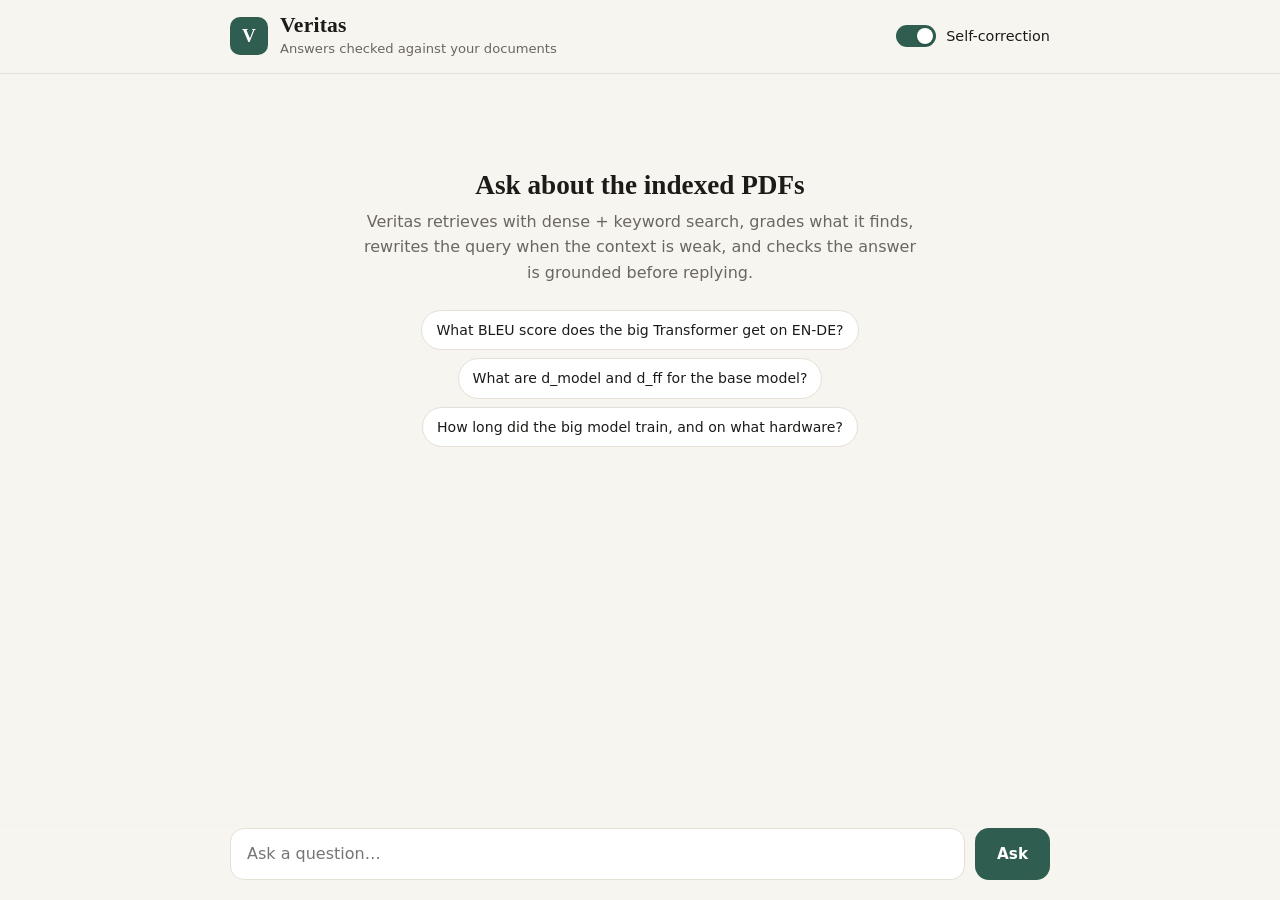
==== web/index.html @ 376cd5d5 "Add web frontend markup Co-Authored-By: Claude Opus 5.5 (1M context) <noreply@anthropic.com>" ====
<!doctype html>
<html lang="en">
<head>
  <meta charset="utf-8">
  <meta name="viewport" content="width=device-width, initial-scale=1">
  <title>Veritas</title>
  <link rel="stylesheet" href="style.css">
</head>
<body>
  <header class="top">
    <div class="brand">
      <span class="mark" aria-hidden="true">V</span>
      <div>
        <h1>Veritas</h1>
        <p>Answers checked against your documents</p>
      </div>
    </div>
    <label class="toggle">
      <input type="checkbox" id="selfCorrect" checked>
      <span class="track" aria-hidden="true"><span class="thumb"></span></span>
      <span class="toggle-label">Self-correction</span>
    </label>
  </header>

  <main id="thread" aria-live="polite">
    <section class="empty" id="empty">
      <h2>Ask about the indexed PDFs</h2>
      <p>Veritas retrieves with dense + keyword search, grades what it finds, rewrites the query when the
        context is weak, and checks the answer is grounded before replying.</p>
      <div class="chips">
        <button type="button" class="chip">What BLEU score does the big Transformer get on EN-DE?</button>
        <button type="button" class="chip">What are d_model and d_ff for the base model?</button>
        <button type="button" class="chip">How long did the big model train, and on what hardware?</button>
      </div>
    </section>
  </main>

  <form class="composer" id="form">
    <textarea id="question" rows="1" maxlength="2000" placeholder="Ask a question…" aria-label="Question" required></textarea>
    <button type="submit" id="send">Ask</button>
  </form>

  <template id="answerTpl">
    <article class="msg bot">
      <div class="answer"></div>
      <div class="meta"></div>
      <ol class="rewrites" hidden></ol>
      <details class="sources">
        <summary></summary>
        <div class="source-list"></div>
      </details>
    </article>
  </template>

  <script src="app.js"></script>
</body>
</html>
---- web/style.css ----
:root {
  --bg: #f7f5f0;
  --surface: #ffffff;
  --ink: #1c1b19;
  --muted: #6b675f;
  --line: #e4e0d6;
  --accent: #2f5d50;
  --accent-ink: #ffffff;
  --good: #2f7a4f;
  --warn: #a8641a;
  --user: #ebe7dc;
  --radius: 14px;
  --serif: "Iowan Old Style", "Palatino Linotype", Palatino, Georgia, serif;
  --sans: system-ui, -apple-system, "Segoe UI", Roboto, sans-serif;
  --mono: ui-monospace, "Cascadia Code", Consolas, monospace;
}

@media (prefers-color-scheme: dark) {
  :root {
    --bg: #151614;
    --surface: #1e201d;
    --ink: #ecebe6;
    --muted: #9b9a92;
    --line: #2f312d;
    --accent: #7fbfa8;
    --accent-ink: #10201b;
    --good: #7fcf9a;
    --warn: #e0a865;
    --user: #262a26;
  }
}

* { box-sizing: border-box; }

body {
  margin: 0;
  min-height: 100vh;
  display: flex;
  flex-direction: column;
  background: var(--bg);
  color: var(--ink);
  font: 16px/1.6 var(--sans);
}

.top {
  position: sticky;
  top: 0;
  z-index: 1;
  display: flex;
  align-items: center;
  justify-content: space-between;
  gap: 16px;
  padding: 14px max(16px, calc((100vw - 820px) / 2));
  background: color-mix(in srgb, var(--bg) 88%, transparent);
  backdrop-filter: blur(8px);
  border-bottom: 1px solid var(--line);
}

.brand { display: flex; align-items: center; gap: 12px; }
.brand h1 { margin: 0; font: 600 1.35rem/1.1 var(--serif); letter-spacing: .01em; }
.brand p { margin: 0; color: var(--muted); font-size: .82rem; }
.mark {
  display: grid;
  place-items: center;
  width: 38px;
  height: 38px;
  border-radius: 10px;
  background: var(--accent);
  color: var(--accent-ink);
  font: 700 1.2rem var(--serif);
}

.toggle { display: flex; align-items: center; gap: 10px; cursor: pointer; font-size: .9rem; }
.toggle input { position: absolute; opacity: 0; }
.track {
  width: 40px;
  height: 22px;
  border-radius: 999px;
  background: var(--line);
  padding: 3px;
  transition: background .2s;
}
.thumb {
  display: block;
  width: 16px;
  height: 16px;
  border-radius: 50%;
  background: var(--surface);
  box-shadow: 0 1px 2px rgb(0 0 0 / .25);
  transition: transform .2s;
}
.toggle input:checked + .track { background: var(--accent); }
.toggle input:checked + .track .thumb { transform: translateX(18px); }
.toggle input:focus-visible + .track { outline: 2px solid var(--accent); outline-offset: 2px; }

main {
  flex: 1;
  width: 100%;
  max-width: 820px;
  margin: 0 auto;
  padding: 24px 16px 140px;
  display: flex;
  flex-direction: column;
  gap: 18px;
}

.empty { margin-top: 8vh; text-align: center; }
.empty h2 { font: 600 1.7rem var(--serif); margin: 0 0 8px; }
.empty p { color: var(--muted); max-width: 560px; margin: 0 auto 24px; }
.chips { display: flex; flex-wrap: wrap; gap: 8px; justify-content: center; }
.chip {
  border: 1px solid var(--line);
  background: var(--surface);
  color: var(--ink);
  border-radius: 999px;
  padding: 8px 14px;
  font: inherit;
  font-size: .88rem;
  cursor: pointer;
  transition: border-color .15s, transform .15s;
}
.chip:hover { border-color: var(--accent); transform: translateY(-1px); }

.msg { border-radius: var(--radius); padding: 14px 18px; overflow-wrap: anywhere; }
.msg.user { align-self: flex-end; max-width: 85%; background: var(--user); white-space: pre-wrap; }
.msg.bot { background: var(--surface); border: 1px solid var(--line); }
.msg.error { border-color: var(--warn); color: var(--warn); }
.answer { white-space: pre-wrap; }

.meta { display: flex; flex-wrap: wrap; gap: 8px; margin-top: 12px; font-size: .78rem; }
.meta:empty { display: none; }
.badge {
  border: 1px solid var(--line);
  border-radius: 999px;
  padding: 2px 10px;
  color: var(--muted);
}
.badge.good { color: var(--good); border-color: currentColor; }
.badge.warn { color: var(--warn); border-color: currentColor; }
.badge a { color: inherit; }

.rewrites { margin: 12px 0 0; padding-left: 20px; font-size: .85rem; color: var(--muted); }
.rewrites li::marker { color: var(--accent); }
.rewrites code { font: .82rem var(--mono); color: var(--ink); }

.sources { margin-top: 12px; border-top: 1px solid var(--line); padding-top: 10px; font-size: .88rem; }
.sources summary { cursor: pointer; color: var(--muted); }
.source { margin-top: 10px; padding: 10px 12px; border-radius: 10px; background: var(--bg); }
.source h3 { margin: 0 0 4px; font-size: .82rem; font-weight: 600; }
.source h3 span { color: var(--muted); font-weight: 400; }
.source pre {
  margin: 0;
  max-height: 180px;
  overflow: auto;
  white-space: pre-wrap;
  font: .78rem/1.5 var(--mono);
  color: var(--muted);
}

.thinking { display: flex; align-items: center; gap: 10px; color: var(--muted); font-size: .9rem; }
.dots { display: inline-flex; gap: 4px; }
.dots i { width: 6px; height: 6px; border-radius: 50%; background: var(--accent); animation: pulse 1.2s infinite; }
.dots i:nth-child(2) { animation-delay: .2s; }
.dots i:nth-child(3) { animation-delay: .4s; }
@keyframes pulse { 0%, 80%, 100% { opacity: .25; } 40% { opacity: 1; } }

.composer {
  position: fixed;
  bottom: 0;
  left: 0;
  right: 0;
  display: flex;
  gap: 10px;
  padding: 14px max(16px, calc((100vw - 820px) / 2)) 20px;
  background: linear-gradient(transparent, var(--bg) 30%);
}
.composer textarea {
  flex: 1;
  resize: none;
  max-height: 160px;
  padding: 12px 16px;
  border: 1px solid var(--line);
  border-radius: var(--radius);
  background: var(--surface);
  color: var(--ink);
  font: inherit;
}
.composer textarea:focus { outline: 2px solid var(--accent); outline-offset: -1px; }
.composer button {
  padding: 0 22px;
  border: 0;
  border-radius: var(--radius);
  background: var(--accent);
  color: var(--accent-ink);
  font: 600 .95rem var(--sans);
  cursor: pointer;
}
.composer button:disabled { opacity: .5; cursor: wait; }

@media (max-width: 560px) {
  .brand p, .toggle-label { display: none; }
  .msg.user { max-width: 100%; }
}

@media (prefers-reduced-motion: reduce) {
  * { transition: none !important; animation: none !important; }
}
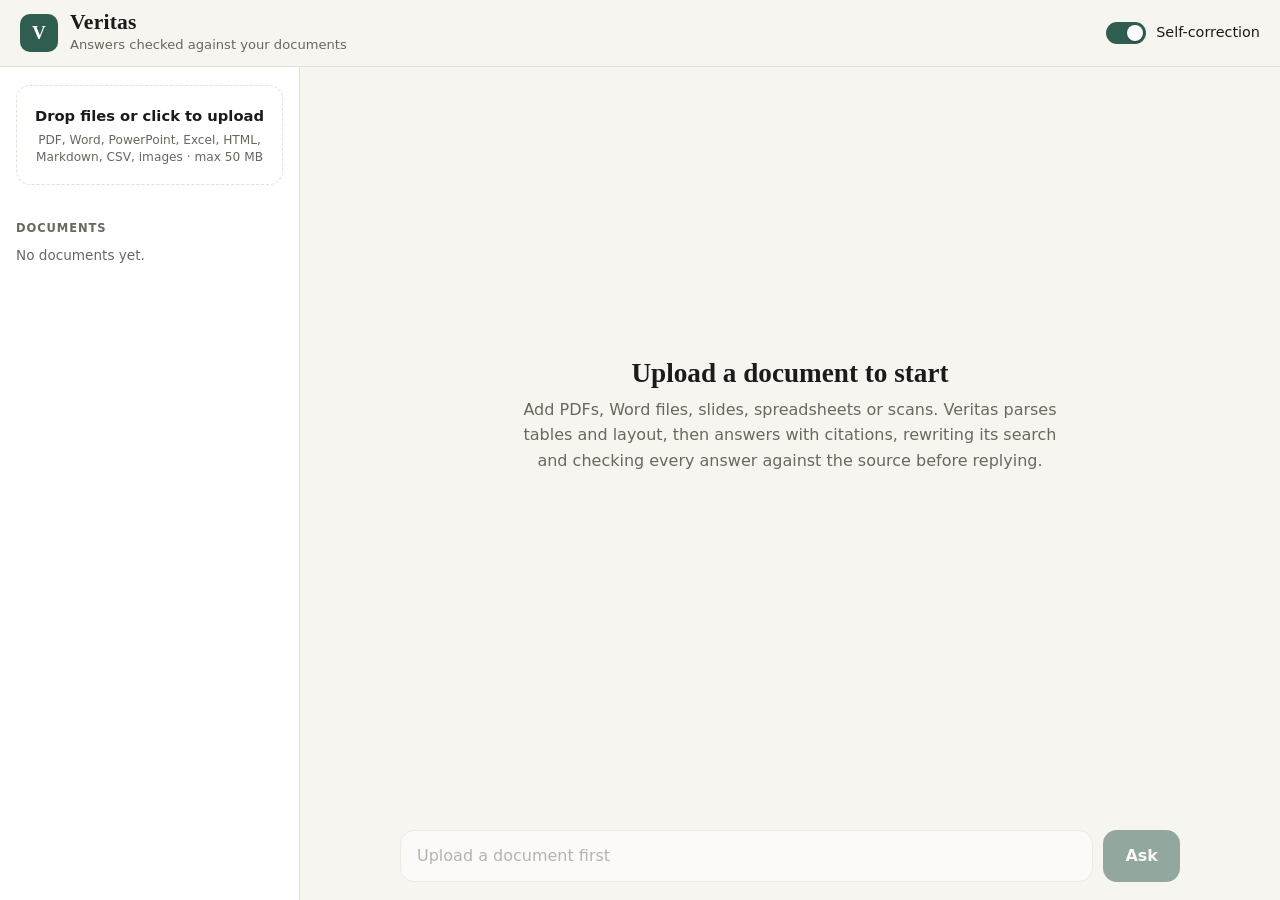
==== commit 98868671: "Add document library panel with drag-and-drop upload Co-Authored-By: Claude Opus 5.5 (1M context) <n" ====
--- a/web/index.html
+++ b/web/index.html
@@ -15,30 +15,48 @@
         <p>Answers checked against your documents</p>
       </div>
     </div>
-    <label class="toggle">
-      <input type="checkbox" id="selfCorrect" checked>
-      <span class="track" aria-hidden="true"><span class="thumb"></span></span>
-      <span class="toggle-label">Self-correction</span>
-    </label>
+    <div class="top-actions">
+      <label class="toggle">
+        <input type="checkbox" id="selfCorrect" checked>
+        <span class="track" aria-hidden="true"><span class="thumb"></span></span>
+        <span class="toggle-label">Self-correction</span>
+      </label>
+      <button type="button" class="library-btn" id="libraryBtn" aria-controls="library" aria-expanded="false">
+        Library <span id="docCount" class="count">0</span>
+      </button>
+    </div>
   </header>
 
-  <main id="thread" aria-live="polite">
-    <section class="empty" id="empty">
-      <h2>Ask about the indexed PDFs</h2>
-      <p>Veritas retrieves with dense + keyword search, grades what it finds, rewrites the query when the
-        context is weak, and checks the answer is grounded before replying.</p>
-      <div class="chips">
-        <button type="button" class="chip">What BLEU score does the big Transformer get on EN-DE?</button>
-        <button type="button" class="chip">What are d_model and d_ff for the base model?</button>
-        <button type="button" class="chip">How long did the big model train, and on what hardware?</button>
-      </div>
+  <div class="layout">
+    <aside class="library" id="library" aria-label="Document library">
+      <label class="drop" id="drop">
+        <input type="file" id="fileInput" multiple
+          accept=".pdf,.docx,.pptx,.xlsx,.html,.htm,.md,.csv,.png,.jpg,.jpeg,.tif,.tiff,.bmp,.webp">
+        <strong>Drop files or click to upload</strong>
+        <span>PDF, Word, PowerPoint, Excel, HTML, Markdown, CSV, images · max 50 MB</span>
+      </label>
+      <ul class="jobs" id="jobs"></ul>
+      <h2 class="lib-title">Documents</h2>
+      <ul class="docs" id="docs"></ul>
+      <p class="lib-empty" id="libEmpty">No documents yet.</p>
+    </aside>
+
+    <section class="chat">
+      <main id="thread" aria-live="polite">
+        <section class="empty" id="empty">
+          <h2 id="emptyTitle">Upload a document to start</h2>
+          <p id="emptyText">Add PDFs, Word files, slides, spreadsheets or scans. Veritas parses tables and
+            layout, then answers with citations, rewriting its search and checking every answer against the
+            source before replying.</p>
+        </section>
+      </main>
+
+      <form class="composer" id="form">
+        <textarea id="question" rows="1" maxlength="2000" placeholder="Upload a document first" aria-label="Question" required disabled></textarea>
+        <button type="submit" id="send" disabled>Ask</button>
+      </form>
     </section>
-  </main>
-
-  <form class="composer" id="form">
-    <textarea id="question" rows="1" maxlength="2000" placeholder="Ask a question…" aria-label="Question" required></textarea>
-    <button type="submit" id="send">Ask</button>
-  </form>
+  </div>
 
   <template id="answerTpl">
     <article class="msg bot">
--- a/web/style.css
+++ b/web/style.css
@@ -6,10 +6,13 @@
   --line: #e4e0d6;
   --accent: #2f5d50;
   --accent-ink: #ffffff;
+  --accent-soft: #e3ece8;
   --good: #2f7a4f;
   --warn: #a8641a;
+  --bad: #b3403a;
   --user: #ebe7dc;
   --radius: 14px;
+  --header: 67px;
   --serif: "Iowan Old Style", "Palatino Linotype", Palatino, Georgia, serif;
   --sans: system-ui, -apple-system, "Segoe UI", Roboto, sans-serif;
   --mono: ui-monospace, "Cascadia Code", Consolas, monospace;
@@ -24,8 +27,10 @@
     --line: #2f312d;
     --accent: #7fbfa8;
     --accent-ink: #10201b;
+    --accent-soft: #22322c;
     --good: #7fcf9a;
     --warn: #e0a865;
+    --bad: #ec8a83;
     --user: #262a26;
   }
 }
@@ -34,28 +39,30 @@
 
 body {
   margin: 0;
-  min-height: 100vh;
+  height: 100vh;
+  height: 100dvh;
   display: flex;
   flex-direction: column;
+  overflow: hidden;
   background: var(--bg);
   color: var(--ink);
   font: 16px/1.6 var(--sans);
 }
 
+button { font: inherit; }
+
+/* header */
 .top {
-  position: sticky;
-  top: 0;
-  z-index: 1;
+  height: var(--header);
+  flex: none;
   display: flex;
   align-items: center;
   justify-content: space-between;
   gap: 16px;
-  padding: 14px max(16px, calc((100vw - 820px) / 2));
-  background: color-mix(in srgb, var(--bg) 88%, transparent);
-  backdrop-filter: blur(8px);
+  padding: 0 20px;
   border-bottom: 1px solid var(--line);
-}
-
+  background: var(--bg);
+}
 .brand { display: flex; align-items: center; gap: 12px; }
 .brand h1 { margin: 0; font: 600 1.35rem/1.1 var(--serif); letter-spacing: .01em; }
 .brand p { margin: 0; color: var(--muted); font-size: .82rem; }
@@ -69,6 +76,7 @@
   color: var(--accent-ink);
   font: 700 1.2rem var(--serif);
 }
+.top-actions { display: flex; align-items: center; gap: 16px; }
 
 .toggle { display: flex; align-items: center; gap: 10px; cursor: pointer; font-size: .9rem; }
 .toggle input { position: absolute; opacity: 0; }
@@ -93,35 +101,132 @@
 .toggle input:checked + .track .thumb { transform: translateX(18px); }
 .toggle input:focus-visible + .track { outline: 2px solid var(--accent); outline-offset: 2px; }
 
-main {
-  flex: 1;
-  width: 100%;
-  max-width: 820px;
-  margin: 0 auto;
-  padding: 24px 16px 140px;
-  display: flex;
-  flex-direction: column;
-  gap: 18px;
-}
-
-.empty { margin-top: 8vh; text-align: center; }
-.empty h2 { font: 600 1.7rem var(--serif); margin: 0 0 8px; }
-.empty p { color: var(--muted); max-width: 560px; margin: 0 auto 24px; }
-.chips { display: flex; flex-wrap: wrap; gap: 8px; justify-content: center; }
-.chip {
+.library-btn {
+  display: none;
+  align-items: center;
+  gap: 6px;
   border: 1px solid var(--line);
   background: var(--surface);
   color: var(--ink);
   border-radius: 999px;
-  padding: 8px 14px;
-  font: inherit;
+  padding: 6px 12px;
   font-size: .88rem;
   cursor: pointer;
-  transition: border-color .15s, transform .15s;
-}
-.chip:hover { border-color: var(--accent); transform: translateY(-1px); }
-
-.msg { border-radius: var(--radius); padding: 14px 18px; overflow-wrap: anywhere; }
+}
+.count {
+  min-width: 20px;
+  padding: 0 6px;
+  border-radius: 999px;
+  background: var(--accent);
+  color: var(--accent-ink);
+  font-size: .75rem;
+  text-align: center;
+}
+
+/* layout */
+.layout { flex: 1; min-height: 0; display: grid; grid-template-columns: 300px 1fr; }
+
+/* library */
+.library {
+  overflow-y: auto;
+  padding: 18px 16px;
+  border-right: 1px solid var(--line);
+  background: var(--surface);
+}
+.drop {
+  display: flex;
+  flex-direction: column;
+  gap: 4px;
+  padding: 18px 14px;
+  border: 1.5px dashed var(--line);
+  border-radius: var(--radius);
+  text-align: center;
+  cursor: pointer;
+  transition: border-color .15s, background .15s;
+}
+.drop input { position: absolute; width: 1px; height: 1px; opacity: 0; }
+.drop strong { font-size: .92rem; }
+.drop span { color: var(--muted); font-size: .76rem; line-height: 1.4; }
+.drop:hover, .drop.over { border-color: var(--accent); background: var(--accent-soft); }
+.drop:focus-within { outline: 2px solid var(--accent); outline-offset: 2px; }
+
+.jobs, .docs { list-style: none; margin: 0; padding: 0; }
+.jobs { margin-top: 12px; display: flex; flex-direction: column; gap: 6px; }
+.job {
+  display: flex;
+  align-items: center;
+  gap: 8px;
+  padding: 8px 10px;
+  border-radius: 10px;
+  background: var(--bg);
+  font-size: .82rem;
+}
+.job .name { flex: 1; min-width: 0; overflow: hidden; text-overflow: ellipsis; white-space: nowrap; }
+.job .state { color: var(--muted); white-space: nowrap; }
+.job.error { color: var(--bad); }
+.job.error .state { color: var(--bad); white-space: normal; }
+.spin {
+  width: 12px;
+  height: 12px;
+  flex: none;
+  border: 2px solid var(--line);
+  border-top-color: var(--accent);
+  border-radius: 50%;
+  animation: spin .8s linear infinite;
+}
+@keyframes spin { to { transform: rotate(360deg); } }
+
+.lib-title {
+  margin: 22px 0 8px;
+  font-size: .72rem;
+  font-weight: 600;
+  letter-spacing: .08em;
+  text-transform: uppercase;
+  color: var(--muted);
+}
+.doc {
+  display: flex;
+  align-items: center;
+  gap: 10px;
+  padding: 9px 6px 9px 10px;
+  border-radius: 10px;
+}
+.doc:hover { background: var(--bg); }
+.doc .info { flex: 1; min-width: 0; }
+.doc .name { font-size: .88rem; overflow: hidden; text-overflow: ellipsis; white-space: nowrap; }
+.doc .sub { font-size: .74rem; color: var(--muted); }
+.icon-btn {
+  flex: none;
+  width: 28px;
+  height: 28px;
+  border: 0;
+  border-radius: 8px;
+  background: transparent;
+  color: var(--muted);
+  cursor: pointer;
+  font-size: 1rem;
+  line-height: 1;
+}
+.icon-btn:hover, .icon-btn:focus-visible { background: var(--line); color: var(--bad); }
+.lib-empty { color: var(--muted); font-size: .85rem; margin: 4px 0 0; }
+
+/* chat */
+.chat { min-height: 0; display: flex; flex-direction: column; }
+main {
+  flex: 1;
+  min-height: 0;
+  overflow-y: auto;
+  padding: 24px max(16px, calc((100% - 780px) / 2));
+  display: flex;
+  flex-direction: column;
+  gap: 18px;
+}
+
+.empty { margin: auto 0; text-align: center; padding-bottom: 6vh; }
+.empty h2 { font: 600 1.7rem var(--serif); margin: 0 0 8px; }
+.empty p { color: var(--muted); max-width: 540px; margin: 0 auto; }
+
+.msg { border-radius: var(--radius); padding: 14px 18px; overflow-wrap: anywhere; flex: none; }
 .msg.user { align-self: flex-end; max-width: 85%; background: var(--user); white-space: pre-wrap; }
 .msg.bot { background: var(--surface); border: 1px solid var(--line); }
 .msg.error { border-color: var(--warn); color: var(--warn); }
@@ -129,12 +234,7 @@
 
 .meta { display: flex; flex-wrap: wrap; gap: 8px; margin-top: 12px; font-size: .78rem; }
 .meta:empty { display: none; }
-.badge {
-  border: 1px solid var(--line);
-  border-radius: 999px;
-  padding: 2px 10px;
-  color: var(--muted);
-}
+.badge { border: 1px solid var(--line); border-radius: 999px; padding: 2px 10px; color: var(--muted); }
 .badge.good { color: var(--good); border-color: currentColor; }
 .badge.warn { color: var(--warn); border-color: currentColor; }
 .badge a { color: inherit; }
@@ -165,14 +265,10 @@
 @keyframes pulse { 0%, 80%, 100% { opacity: .25; } 40% { opacity: 1; } }
 
 .composer {
-  position: fixed;
-  bottom: 0;
-  left: 0;
-  right: 0;
+  flex: none;
   display: flex;
   gap: 10px;
-  padding: 14px max(16px, calc((100vw - 820px) / 2)) 20px;
-  background: linear-gradient(transparent, var(--bg) 30%);
+  padding: 12px max(16px, calc((100% - 780px) / 2)) 18px;
 }
 .composer textarea {
   flex: 1;
@@ -192,10 +288,27 @@
   border-radius: var(--radius);
   background: var(--accent);
   color: var(--accent-ink);
-  font: 600 .95rem var(--sans);
+  font-weight: 600;
   cursor: pointer;
 }
-.composer button:disabled { opacity: .5; cursor: wait; }
+.composer :disabled { opacity: .5; cursor: not-allowed; }
+
+/* narrow screens: library becomes a slide-over panel */
+@media (max-width: 820px) {
+  .top { padding: 0 16px; }
+  .library-btn { display: inline-flex; }
+  .layout { grid-template-columns: 1fr; position: relative; }
+  .library {
+    position: absolute;
+    inset: 0 auto 0 0;
+    z-index: 2;
+    width: min(320px, 88vw);
+    transform: translateX(-100%);
+    transition: transform .2s;
+    box-shadow: 0 0 0 100vmax transparent;
+  }
+  body.show-library .library { transform: none; box-shadow: 0 0 0 100vmax rgb(0 0 0 / .35); }
+}
 
 @media (max-width: 560px) {
   .brand p, .toggle-label { display: none; }
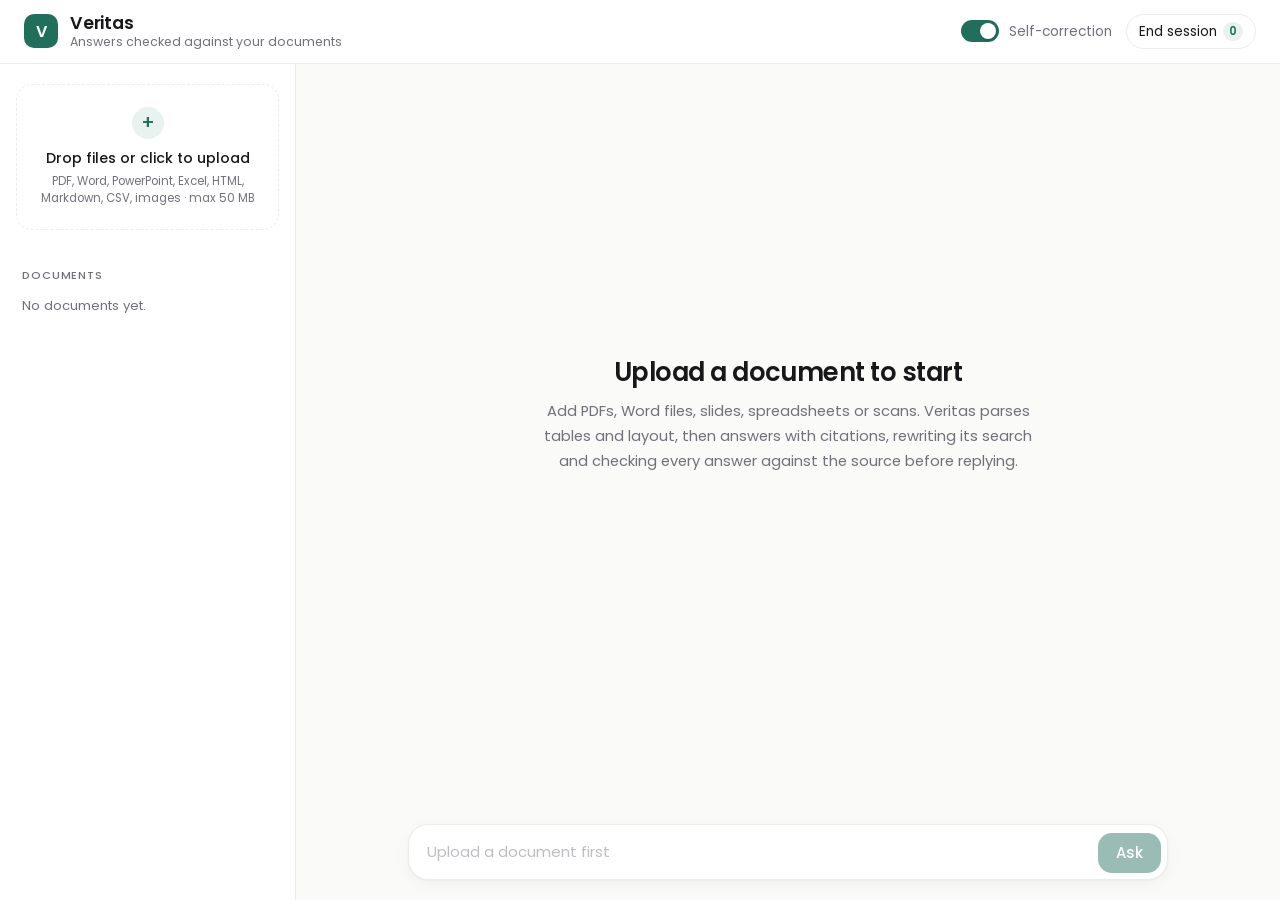
==== commit 0c345f58: "feat: add demo PDF generation script and web frontend interface for Veritas" ====
--- a/web/index.html
+++ b/web/index.html
@@ -4,23 +4,29 @@
   <meta charset="utf-8">
   <meta name="viewport" content="width=device-width, initial-scale=1">
   <title>Veritas</title>
+  <link rel="preconnect" href="https://fonts.googleapis.com">
+  <link rel="preconnect" href="https://fonts.gstatic.com" crossorigin>
+  <link rel="stylesheet" href="https://fonts.googleapis.com/css2?family=Poppins:wght@400;500;600&display=swap">
   <link rel="stylesheet" href="style.css">
 </head>
 <body>
   <header class="top">
-    <div class="brand">
+    <a class="brand" href="/veritas" title="About Veritas">
       <span class="mark" aria-hidden="true">V</span>
       <div>
         <h1>Veritas</h1>
         <p>Answers checked against your documents</p>
       </div>
-    </div>
+    </a>
     <div class="top-actions">
       <label class="toggle">
         <input type="checkbox" id="selfCorrect" checked>
         <span class="track" aria-hidden="true"><span class="thumb"></span></span>
         <span class="toggle-label">Self-correction</span>
       </label>
+      <button type="button" class="session-btn" id="sessionBtn" aria-controls="session" aria-expanded="false">
+        End session <span id="turnCount" class="count">0</span>
+      </button>
       <button type="button" class="library-btn" id="libraryBtn" aria-controls="library" aria-expanded="false">
         Library <span id="docCount" class="count">0</span>
       </button>
@@ -39,6 +45,7 @@
       <h2 class="lib-title">Documents</h2>
       <ul class="docs" id="docs"></ul>
       <p class="lib-empty" id="libEmpty">No documents yet.</p>
+      <p class="spend" id="spend" aria-live="polite"></p>
     </aside>
 
     <section class="chat">
@@ -58,6 +65,32 @@
     </section>
   </div>
 
+  <aside class="session" id="session" aria-label="Session report" hidden>
+    <div class="session-head">
+      <div>
+        <h2>Session report</h2>
+        <p>Every question asked this session: speed, cost and whether the answer was grounded.</p>
+      </div>
+      <button type="button" class="icon-btn" id="sessionClose" aria-label="Close session report">×</button>
+    </div>
+    <div class="stats" id="stats"></div>
+    <div class="turns-wrap">
+      <table class="turns">
+        <thead>
+          <tr><th>#</th><th>Question</th><th>Time</th><th>Cost</th><th>Tokens</th><th>Grounded</th><th>Rewrites</th><th>Sources</th></tr>
+        </thead>
+        <tbody id="turns"></tbody>
+      </table>
+      <p class="lib-empty" id="turnsEmpty">No questions yet.</p>
+    </div>
+    <p class="session-note">Grounded = a second model checked every claim against the cited passages (self-correction
+      on). Cost is estimated from token usage at list prices; cached answers cost $0.</p>
+    <div class="session-actions">
+      <button type="button" class="ghost" id="csvBtn">Download CSV</button>
+      <button type="button" class="primary" id="newSession">New session</button>
+    </div>
+  </aside>
+
   <template id="answerTpl">
     <article class="msg bot">
       <div class="answer"></div>
--- a/web/style.css
+++ b/web/style.css
@@ -1,37 +1,42 @@
 :root {
-  --bg: #f7f5f0;
+  --bg: #fafaf9;
   --surface: #ffffff;
-  --ink: #1c1b19;
-  --muted: #6b675f;
-  --line: #e4e0d6;
-  --accent: #2f5d50;
+  --ink: #18181b;
+  --muted: #71717a;
+  --line: #ececea;
+  --accent: #1f6f5c;
   --accent-ink: #ffffff;
-  --accent-soft: #e3ece8;
-  --good: #2f7a4f;
-  --warn: #a8641a;
+  --accent-soft: #e8f2ee;
+  --good: #1f7a4d;
+  --good-soft: #e7f4ec;
+  --warn: #a15c12;
+  --warn-soft: #fbf0e2;
   --bad: #b3403a;
-  --user: #ebe7dc;
-  --radius: 14px;
-  --header: 67px;
-  --serif: "Iowan Old Style", "Palatino Linotype", Palatino, Georgia, serif;
-  --sans: system-ui, -apple-system, "Segoe UI", Roboto, sans-serif;
-  --mono: ui-monospace, "Cascadia Code", Consolas, monospace;
+  --user: #f1f1ef;
+  --radius: 16px;
+  --radius-sm: 10px;
+  --shadow: 0 1px 2px rgb(24 24 27 / .04), 0 4px 16px rgb(24 24 27 / .04);
+  --header: 64px;
+  --font: "Poppins", system-ui, -apple-system, "Segoe UI", sans-serif;
 }
 
 @media (prefers-color-scheme: dark) {
   :root {
-    --bg: #151614;
-    --surface: #1e201d;
-    --ink: #ecebe6;
-    --muted: #9b9a92;
-    --line: #2f312d;
-    --accent: #7fbfa8;
-    --accent-ink: #10201b;
-    --accent-soft: #22322c;
-    --good: #7fcf9a;
-    --warn: #e0a865;
-    --bad: #ec8a83;
-    --user: #262a26;
+    --bg: #111113;
+    --surface: #18181b;
+    --ink: #ededee;
+    --muted: #a1a1aa;
+    --line: #27272a;
+    --accent: #6fc7aa;
+    --accent-ink: #0d1f19;
+    --accent-soft: #17302a;
+    --good: #7fd4a1;
+    --good-soft: #15291f;
+    --warn: #e8b06e;
+    --warn-soft: #2e2416;
+    --bad: #f0928b;
+    --user: #222226;
+    --shadow: none;
   }
 }
 
@@ -46,10 +51,12 @@
   overflow: hidden;
   background: var(--bg);
   color: var(--ink);
-  font: 16px/1.6 var(--sans);
-}
-
-button { font: inherit; }
+  font: 400 15px/1.7 var(--font);
+  -webkit-font-smoothing: antialiased;
+}
+
+button, textarea, input { font: inherit; color: inherit; }
+:focus-visible { outline: 2px solid var(--accent); outline-offset: 2px; }
 
 /* header */
 .top {
@@ -59,29 +66,30 @@
   align-items: center;
   justify-content: space-between;
   gap: 16px;
-  padding: 0 20px;
+  padding: 0 24px;
   border-bottom: 1px solid var(--line);
-  background: var(--bg);
+  background: var(--surface);
 }
 .brand { display: flex; align-items: center; gap: 12px; }
-.brand h1 { margin: 0; font: 600 1.35rem/1.1 var(--serif); letter-spacing: .01em; }
-.brand p { margin: 0; color: var(--muted); font-size: .82rem; }
+.brand h1 { margin: 0; font-size: 1.1rem; font-weight: 600; letter-spacing: -.01em; line-height: 1.2; }
+.brand p { margin: 0; color: var(--muted); font-size: .78rem; line-height: 1.3; }
 .mark {
   display: grid;
   place-items: center;
-  width: 38px;
-  height: 38px;
+  width: 34px;
+  height: 34px;
   border-radius: 10px;
   background: var(--accent);
   color: var(--accent-ink);
-  font: 700 1.2rem var(--serif);
-}
-.top-actions { display: flex; align-items: center; gap: 16px; }
-
-.toggle { display: flex; align-items: center; gap: 10px; cursor: pointer; font-size: .9rem; }
+  font-weight: 600;
+  font-size: 1rem;
+}
+.top-actions { display: flex; align-items: center; gap: 14px; }
+
+.toggle { display: flex; align-items: center; gap: 10px; cursor: pointer; font-size: .85rem; color: var(--muted); }
 .toggle input { position: absolute; opacity: 0; }
 .track {
-  width: 40px;
+  width: 38px;
   height: 22px;
   border-radius: 999px;
   background: var(--line);
@@ -93,12 +101,12 @@
   width: 16px;
   height: 16px;
   border-radius: 50%;
-  background: var(--surface);
-  box-shadow: 0 1px 2px rgb(0 0 0 / .25);
+  background: #fff;
+  box-shadow: 0 1px 2px rgb(0 0 0 / .2);
   transition: transform .2s;
 }
 .toggle input:checked + .track { background: var(--accent); }
-.toggle input:checked + .track .thumb { transform: translateX(18px); }
+.toggle input:checked + .track .thumb { transform: translateX(16px); }
 .toggle input:focus-visible + .track { outline: 2px solid var(--accent); outline-offset: 2px; }
 
 .library-btn {
@@ -107,46 +115,61 @@
   gap: 6px;
   border: 1px solid var(--line);
   background: var(--surface);
-  color: var(--ink);
   border-radius: 999px;
-  padding: 6px 12px;
-  font-size: .88rem;
+  padding: 5px 12px;
+  font-size: .85rem;
   cursor: pointer;
 }
 .count {
   min-width: 20px;
   padding: 0 6px;
   border-radius: 999px;
-  background: var(--accent);
-  color: var(--accent-ink);
-  font-size: .75rem;
+  background: var(--accent-soft);
+  color: var(--accent);
+  font-size: .72rem;
+  font-weight: 600;
   text-align: center;
 }
 
 /* layout */
-.layout { flex: 1; min-height: 0; display: grid; grid-template-columns: 300px 1fr; }
+.layout { flex: 1; min-height: 0; display: grid; grid-template-columns: 296px 1fr; }
 
 /* library */
 .library {
   overflow-y: auto;
-  padding: 18px 16px;
+  padding: 20px 16px;
   border-right: 1px solid var(--line);
   background: var(--surface);
 }
 .drop {
   display: flex;
   flex-direction: column;
-  gap: 4px;
-  padding: 18px 14px;
+  align-items: center;
+  gap: 2px;
+  padding: 22px 14px;
   border: 1.5px dashed var(--line);
   border-radius: var(--radius);
   text-align: center;
   cursor: pointer;
   transition: border-color .15s, background .15s;
 }
+.drop::before {
+  content: "+";
+  display: grid;
+  place-items: center;
+  width: 32px;
+  height: 32px;
+  margin-bottom: 6px;
+  border-radius: 50%;
+  background: var(--accent-soft);
+  color: var(--accent);
+  font-size: 1.2rem;
+  font-weight: 500;
+  line-height: 1;
+}
 .drop input { position: absolute; width: 1px; height: 1px; opacity: 0; }
-.drop strong { font-size: .92rem; }
-.drop span { color: var(--muted); font-size: .76rem; line-height: 1.4; }
+.drop strong { font-size: .88rem; font-weight: 500; }
+.drop span { color: var(--muted); font-size: .72rem; line-height: 1.5; }
 .drop:hover, .drop.over { border-color: var(--accent); background: var(--accent-soft); }
 .drop:focus-within { outline: 2px solid var(--accent); outline-offset: 2px; }
 
@@ -157,9 +180,9 @@
   align-items: center;
   gap: 8px;
   padding: 8px 10px;
-  border-radius: 10px;
+  border-radius: var(--radius-sm);
   background: var(--bg);
-  font-size: .82rem;
+  font-size: .8rem;
 }
 .job .name { flex: 1; min-width: 0; overflow: hidden; text-overflow: ellipsis; white-space: nowrap; }
 .job .state { color: var(--muted); white-space: nowrap; }
@@ -177,9 +200,10 @@
 @keyframes spin { to { transform: rotate(360deg); } }
 
 .lib-title {
-  margin: 22px 0 8px;
-  font-size: .72rem;
-  font-weight: 600;
+  margin: 24px 0 6px;
+  padding: 0 6px;
+  font-size: .7rem;
+  font-weight: 500;
   letter-spacing: .08em;
   text-transform: uppercase;
   color: var(--muted);
@@ -188,13 +212,23 @@
   display: flex;
   align-items: center;
   gap: 10px;
-  padding: 9px 6px 9px 10px;
-  border-radius: 10px;
+  padding: 8px 6px 8px 10px;
+  border-radius: var(--radius-sm);
+  transition: background .15s;
+}
+.doc::before {
+  content: "";
+  flex: none;
+  width: 8px;
+  height: 8px;
+  border-radius: 50%;
+  background: var(--accent);
+  opacity: .7;
 }
 .doc:hover { background: var(--bg); }
 .doc .info { flex: 1; min-width: 0; }
-.doc .name { font-size: .88rem; overflow: hidden; text-overflow: ellipsis; white-space: nowrap; }
-.doc .sub { font-size: .74rem; color: var(--muted); }
+.doc .name { font-size: .85rem; font-weight: 500; overflow: hidden; text-overflow: ellipsis; white-space: nowrap; }
+.doc .sub { font-size: .72rem; color: var(--muted); }
 .icon-btn {
   flex: none;
   width: 28px;
@@ -206,9 +240,14 @@
   cursor: pointer;
   font-size: 1rem;
   line-height: 1;
-}
+  opacity: .6;
+  transition: opacity .15s, background .15s;
+}
+.doc:hover .icon-btn, .icon-btn:focus-visible, .job .icon-btn { opacity: 1; }
 .icon-btn:hover, .icon-btn:focus-visible { background: var(--line); color: var(--bad); }
-.lib-empty { color: var(--muted); font-size: .85rem; margin: 4px 0 0; }
+.lib-empty { color: var(--muted); font-size: .82rem; margin: 4px 0 0; padding: 0 6px; }
+.library { display: flex; flex-direction: column; }
+.spend { margin: auto 0 0; padding: 16px 6px 0; font-size: .72rem; color: var(--muted); }
 
 /* chat */
 .chat { min-height: 0; display: flex; flex-direction: column; }
@@ -216,82 +255,338 @@
   flex: 1;
   min-height: 0;
   overflow-y: auto;
-  padding: 24px max(16px, calc((100% - 780px) / 2));
+  padding: 28px max(16px, calc((100% - 760px) / 2));
   display: flex;
   flex-direction: column;
-  gap: 18px;
+  gap: 16px;
 }
 
 .empty { margin: auto 0; text-align: center; padding-bottom: 6vh; }
-.empty h2 { font: 600 1.7rem var(--serif); margin: 0 0 8px; }
-.empty p { color: var(--muted); max-width: 540px; margin: 0 auto; }
+.empty h2 { font-size: 1.6rem; font-weight: 600; letter-spacing: -.02em; line-height: 1.3; margin: 0 0 10px; }
+.empty p { color: var(--muted); max-width: 520px; margin: 0 auto; font-size: .92rem; }
 
 .msg { border-radius: var(--radius); padding: 14px 18px; overflow-wrap: anywhere; flex: none; }
-.msg.user { align-self: flex-end; max-width: 85%; background: var(--user); white-space: pre-wrap; }
-.msg.bot { background: var(--surface); border: 1px solid var(--line); }
-.msg.error { border-color: var(--warn); color: var(--warn); }
+.msg.user {
+  align-self: flex-end;
+  max-width: 80%;
+  background: var(--user);
+  border-bottom-right-radius: 6px;
+  white-space: pre-wrap;
+}
+.msg.bot { background: var(--surface); border: 1px solid var(--line); box-shadow: var(--shadow); }
+.msg.error { border-color: var(--warn); background: var(--warn-soft); color: var(--warn); }
 .answer { white-space: pre-wrap; }
 
-.meta { display: flex; flex-wrap: wrap; gap: 8px; margin-top: 12px; font-size: .78rem; }
+.meta { display: flex; flex-wrap: wrap; gap: 6px; margin-top: 14px; font-size: .72rem; }
 .meta:empty { display: none; }
-.badge { border: 1px solid var(--line); border-radius: 999px; padding: 2px 10px; color: var(--muted); }
-.badge.good { color: var(--good); border-color: currentColor; }
-.badge.warn { color: var(--warn); border-color: currentColor; }
-.badge a { color: inherit; }
-
-.rewrites { margin: 12px 0 0; padding-left: 20px; font-size: .85rem; color: var(--muted); }
+.badge { border-radius: 999px; padding: 2px 10px; background: var(--bg); color: var(--muted); font-weight: 500; }
+.badge.good { color: var(--good); background: var(--good-soft); }
+.badge.warn { color: var(--warn); background: var(--warn-soft); }
+.badge a { color: inherit; text-decoration: none; }
+.badge a:hover { text-decoration: underline; }
+
+.rewrites { margin: 12px 0 0; padding-left: 18px; font-size: .82rem; color: var(--muted); }
 .rewrites li::marker { color: var(--accent); }
-.rewrites code { font: .82rem var(--mono); color: var(--ink); }
-
-.sources { margin-top: 12px; border-top: 1px solid var(--line); padding-top: 10px; font-size: .88rem; }
-.sources summary { cursor: pointer; color: var(--muted); }
-.source { margin-top: 10px; padding: 10px 12px; border-radius: 10px; background: var(--bg); }
-.source h3 { margin: 0 0 4px; font-size: .82rem; font-weight: 600; }
+.rewrites code { font-family: var(--font); font-size: .8rem; color: var(--ink); }
+
+.sources { margin-top: 14px; border-top: 1px solid var(--line); padding-top: 10px; font-size: .85rem; }
+.sources summary { cursor: pointer; color: var(--muted); font-weight: 500; list-style-position: inside; }
+.sources summary:hover { color: var(--ink); }
+.source { margin-top: 10px; padding: 10px 12px; border-radius: var(--radius-sm); background: var(--bg); }
+.source h3 { margin: 0 0 4px; font-size: .78rem; font-weight: 600; }
 .source h3 span { color: var(--muted); font-weight: 400; }
 .source pre {
   margin: 0;
   max-height: 180px;
   overflow: auto;
   white-space: pre-wrap;
-  font: .78rem/1.5 var(--mono);
+  font: .74rem/1.6 var(--font);
   color: var(--muted);
 }
 
-.thinking { display: flex; align-items: center; gap: 10px; color: var(--muted); font-size: .9rem; }
+.thinking { display: flex; align-items: center; gap: 10px; color: var(--muted); font-size: .85rem; }
 .dots { display: inline-flex; gap: 4px; }
 .dots i { width: 6px; height: 6px; border-radius: 50%; background: var(--accent); animation: pulse 1.2s infinite; }
 .dots i:nth-child(2) { animation-delay: .2s; }
 .dots i:nth-child(3) { animation-delay: .4s; }
 @keyframes pulse { 0%, 80%, 100% { opacity: .25; } 40% { opacity: 1; } }
 
+/* composer: one rounded bar with the send button inside */
 .composer {
   flex: none;
   display: flex;
-  gap: 10px;
-  padding: 12px max(16px, calc((100% - 780px) / 2)) 18px;
-}
+  align-items: flex-end;
+  gap: 8px;
+  width: min(760px, calc(100% - 32px));
+  margin: 4px auto 20px;
+  padding: 6px;
+  border: 1px solid var(--line);
+  border-radius: 20px;
+  background: var(--surface);
+  box-shadow: var(--shadow);
+  transition: border-color .15s;
+}
+.composer:focus-within { border-color: var(--accent); }
 .composer textarea {
   flex: 1;
   resize: none;
   max-height: 160px;
-  padding: 12px 16px;
+  padding: 9px 12px;
+  border: 0;
+  background: transparent;
+  line-height: 1.6;
+}
+.composer textarea:focus { outline: none; }
+.composer textarea::placeholder { color: var(--muted); }
+.composer button {
+  flex: none;
+  height: 40px;
+  padding: 0 18px;
+  border: 0;
+  border-radius: 14px;
+  background: var(--accent);
+  color: var(--accent-ink);
+  font-weight: 500;
+  cursor: pointer;
+  transition: opacity .15s, transform .1s;
+}
+.composer button:hover:not(:disabled) { opacity: .9; }
+.composer button:active:not(:disabled) { transform: scale(.97); }
+.composer :disabled { opacity: .45; cursor: not-allowed; }
+
+/* session report: right-hand drawer */
+.session-btn {
+  display: inline-flex;
+  align-items: center;
+  gap: 6px;
+  border: 1px solid var(--line);
+  background: var(--surface);
+  border-radius: 999px;
+  padding: 5px 12px;
+  font-size: .85rem;
+  cursor: pointer;
+}
+.session-btn:hover { border-color: var(--accent); }
+.session {
+  position: fixed;
+  inset: var(--header) 0 0 auto;
+  z-index: 3;
+  width: min(720px, 100vw);
+  display: flex;
+  flex-direction: column;
+  gap: 16px;
+  padding: 22px 22px 18px;
+  background: var(--surface);
+  border-left: 1px solid var(--line);
+  box-shadow: -12px 0 32px rgb(24 24 27 / .08);
+  overflow-y: auto;
+}
+.session[hidden] { display: none; }
+.session-head { display: flex; justify-content: space-between; gap: 12px; }
+.session-head h2 { margin: 0; font-size: 1.15rem; font-weight: 600; }
+.session-head p { margin: 2px 0 0; color: var(--muted); font-size: .8rem; }
+.stats { display: grid; grid-template-columns: repeat(4, 1fr); gap: 8px; }
+.stat { display: flex; flex-direction: column; padding: 10px 12px; border-radius: var(--radius-sm); background: var(--bg); }
+.stat-v { font-size: 1.05rem; font-weight: 600; }
+.stat-k { font-size: .7rem; color: var(--muted); }
+.turns-wrap { overflow-x: auto; border: 1px solid var(--line); border-radius: var(--radius-sm); }
+.turns { width: 100%; border-collapse: collapse; font-size: .76rem; }
+.turns th {
+  position: sticky;
+  top: 0;
+  text-align: left;
+  font-weight: 500;
+  color: var(--muted);
+  background: var(--bg);
+  padding: 8px 10px;
+  white-space: nowrap;
+}
+.turns td { padding: 8px 10px; border-top: 1px solid var(--line); white-space: nowrap; }
+.turns td.q { white-space: normal; min-width: 180px; max-width: 280px; }
+.turns td.yes { color: var(--good); font-weight: 600; }
+.turns td.no { color: var(--warn); font-weight: 600; }
+.turns tr.err td { color: var(--bad); }
+.turns td.err-cell { white-space: normal; }
+.turns-wrap .lib-empty { padding: 12px; }
+.session-note { margin: 0; font-size: .72rem; color: var(--muted); }
+.session-actions { display: flex; justify-content: flex-end; gap: 8px; }
+.session-actions button { height: 36px; padding: 0 14px; border-radius: 12px; cursor: pointer; font-size: .82rem; font-weight: 500; }
+.session-actions .ghost { border: 1px solid var(--line); background: transparent; }
+.session-actions .ghost:hover { border-color: var(--accent); }
+.session-actions .primary { border: 0; background: var(--accent); color: var(--accent-ink); }
+
+/* brand links to the about page */
+a.brand { color: inherit; text-decoration: none; border-radius: 12px; }
+a.brand:hover h1 { color: var(--accent); }
+a.session-btn { color: inherit; text-decoration: none; }
+
+/* about page (/veritas) */
+body.about-page { overflow: auto; height: auto; min-height: 100dvh; }
+.about-page .top { position: sticky; top: 0; z-index: 5; }
+.about-nav a:not(.session-btn) { color: var(--muted); text-decoration: none; font-size: .85rem; }
+.about-nav a:not(.session-btn):hover { color: var(--ink); }
+.about-page { --gutter: clamp(24px, 4vw, 64px); }
+.about-page .top { padding: 0 var(--gutter); }
+.about {
+  display: block;
+  overflow: visible;
+  width: 100%;
+  max-width: calc(1800px + 2 * var(--gutter)); /* edges line up with the header up to ~1900px wide screens */
+  margin: 0 auto;
+  padding: 64px var(--gutter) 48px;
+}
+.about h3 { margin: 0; font-size: 1.25rem; font-weight: 600; letter-spacing: -.01em; }
+.about h4 { margin: 0 0 6px; font-size: .92rem; font-weight: 600; }
+.about p { margin: 0; }
+
+/* hero: text left, example answer right */
+.hero { display: grid; grid-template-columns: 1fr 1fr; gap: clamp(40px, 5vw, 96px); align-items: center; }
+.hero > *, .split > *, .cards > *, .kpis > * { min-width: 0; } /* let wide content (graph, table) scroll, not stretch the page */
+.eyebrow { color: var(--accent); font-size: .76rem; font-weight: 500; letter-spacing: .08em; text-transform: uppercase; }
+.hero h2 { text-wrap: balance; margin: 10px 0 18px; font-size: clamp(1.8rem, 2.9vw, 3.1rem); font-weight: 600; line-height: 1.22; letter-spacing: -.025em; }
+.lead { color: var(--muted); font-size: clamp(.95rem, 1vw, 1.08rem); max-width: 640px; }
+.hero-actions { display: flex; gap: 10px; margin-top: 26px; }
+.primary-link, .ghost-link {
+  display: inline-flex;
+  align-items: center;
+  height: 42px;
+  padding: 0 20px;
+  border-radius: 12px;
+  font-size: .9rem;
+  font-weight: 500;
+  text-decoration: none;
+  transition: opacity .15s, border-color .15s;
+}
+.primary-link { background: var(--accent); color: var(--accent-ink); }
+.primary-link:hover { opacity: .9; }
+.ghost-link { border: 1px solid var(--line); color: var(--ink); }
+.ghost-link:hover { border-color: var(--accent); }
+
+.preview {
+  margin: 0;
+  padding: 18px;
+  border: 1px solid var(--line);
+  border-radius: 20px;
+  background: var(--bg);
+  display: flex;
+  flex-direction: column;
+  gap: 12px;
+}
+.preview-q {
+  align-self: flex-end;
+  max-width: 85%;
+  padding: 10px 16px;
+  border-radius: 16px 16px 6px 16px;
+  background: var(--user);
+  font-size: .88rem;
+}
+.preview-steps { display: flex; flex-direction: column; gap: 4px; font-size: .74rem; color: var(--muted); }
+.preview-steps span::before { content: "✓"; margin-right: 8px; color: var(--good); font-weight: 600; }
+.preview-a { font-size: .9rem; }
+.preview-src { margin-top: 12px; padding-top: 10px; border-top: 1px solid var(--line); font-size: .78rem; color: var(--muted); }
+.preview figcaption { font-size: .7rem; color: var(--muted); text-align: right; }
+
+/* results strip */
+.kpis {
+  display: grid;
+  grid-template-columns: repeat(4, 1fr);
+  margin: 64px 0 0;
   border: 1px solid var(--line);
   border-radius: var(--radius);
   background: var(--surface);
+  overflow: hidden;
+}
+.kpi { display: flex; flex-direction: column; gap: 6px; padding: 20px 22px; }
+.kpi + .kpi { border-left: 1px solid var(--line); }
+.kpi-v { font-size: 1.4rem; font-weight: 600; letter-spacing: -.01em; }
+.kpi-k { font-size: .76rem; color: var(--muted); line-height: 1.55; }
+
+/* numbered sections */
+.block { margin-top: 72px; scroll-margin-top: calc(var(--header) + 16px); }
+.block-head { display: flex; align-items: baseline; gap: 14px; padding-bottom: 14px; margin-bottom: 24px; border-bottom: 1px solid var(--line); }
+.num { font-size: .78rem; font-weight: 600; color: var(--accent); letter-spacing: .04em; }
+.split { display: grid; grid-template-columns: 1fr 1fr; gap: clamp(32px, 4vw, 72px); align-items: start; }
+.split-wide { grid-template-columns: 1.6fr 1fr; }
+
+.steps { margin: 0; padding: 0; list-style: none; counter-reset: step; display: grid; gap: 4px; }
+.steps li {
+  counter-increment: step;
+  display: grid;
+  grid-template-columns: 32px 1fr;
+  column-gap: 12px;
+  padding: 12px 0;
+  border-bottom: 1px solid var(--line);
+}
+.steps li:last-child { border-bottom: 0; }
+.steps li::before {
+  content: counter(step);
+  grid-row: span 2;
+  display: grid;
+  place-items: center;
+  width: 28px;
+  height: 28px;
+  border-radius: 8px;
+  background: var(--accent-soft);
+  color: var(--accent);
+  font-size: .8rem;
+  font-weight: 600;
+}
+.steps strong { font-weight: 600; font-size: .92rem; }
+.steps span { color: var(--muted); font-size: .86rem; }
+
+.graph-card {
+  position: sticky;
+  top: calc(var(--header) + 20px);
+  padding: 20px;
+  border: 1px solid var(--line);
+  border-radius: var(--radius);
+  background: var(--surface);
+}
+.graph-title { font-size: .76rem; font-weight: 500; color: var(--muted); margin-bottom: 10px !important; }
+.graph {
+  margin: 0;
+  padding: 14px 16px;
+  overflow-x: auto;
+  border-radius: var(--radius-sm);
+  background: var(--bg);
+  font: .78rem/1.65 ui-monospace, "Cascadia Code", Consolas, monospace;
   color: var(--ink);
-  font: inherit;
-}
-.composer textarea:focus { outline: 2px solid var(--accent); outline-offset: -1px; }
-.composer button {
-  padding: 0 22px;
-  border: 0;
-  border-radius: var(--radius);
-  background: var(--accent);
-  color: var(--accent-ink);
-  font-weight: 600;
-  cursor: pointer;
-}
-.composer :disabled { opacity: .5; cursor: not-allowed; }
+}
+.facts { display: grid; grid-template-columns: 1fr 1fr; gap: 10px; margin: 16px 0 0; }
+.facts div { padding: 10px 12px; border-radius: var(--radius-sm); background: var(--bg); }
+.facts dt { font-size: .7rem; color: var(--muted); }
+.facts dd { margin: 0; font-size: .86rem; font-weight: 500; }
+
+.cards { display: grid; grid-template-columns: repeat(4, 1fr); gap: 14px; }
+.card { padding: 20px; border: 1px solid var(--line); border-radius: var(--radius); background: var(--surface); }
+.card h4 { display: flex; align-items: center; gap: 8px; }
+.card h4::before { content: ""; width: 6px; height: 6px; border-radius: 50%; background: var(--accent); }
+.card p { color: var(--muted); font-size: .84rem; }
+
+.table-wrap { overflow-x: auto; border: 1px solid var(--line); border-radius: var(--radius); background: var(--surface); }
+.table-wrap .turns td { white-space: normal; font-size: .82rem; padding: 11px 14px; }
+.table-wrap .turns th { padding: 10px 14px; }
+.table-wrap .turns td:first-child { font-weight: 500; }
+.side h4:not(:first-child) { margin-top: 22px; }
+.chips { list-style: none; margin: 0; padding: 0; display: flex; flex-wrap: wrap; gap: 6px; }
+.chips li { padding: 3px 11px; border-radius: 999px; border: 1px solid var(--line); color: var(--muted); font-size: .76rem; }
+.plain { margin: 0; padding-left: 18px; color: var(--muted); display: grid; gap: 6px; font-size: .84rem; }
+.about-foot { display: flex; justify-content: space-between; gap: 12px; margin-top: 72px; padding-top: 20px; border-top: 1px solid var(--line); font-size: .8rem; color: var(--muted); }
+.about-foot a { color: var(--accent); text-decoration: none; }
+
+@media (max-width: 1000px) {
+  .hero, .split, .split-wide { grid-template-columns: 1fr; gap: 32px; }
+  .cards { grid-template-columns: repeat(2, 1fr); }
+  .graph-card { position: static; }
+  .about-nav a:not(.session-btn) { display: none; }
+}
+@media (max-width: 640px) {
+  .about { padding-top: 32px; }
+  .kpis, .cards { grid-template-columns: 1fr 1fr; }
+  .kpi:nth-child(3) { border-left: 0; }
+  .kpi:nth-child(n+3) { border-top: 1px solid var(--line); }
+  .cards { grid-template-columns: 1fr; }
+}
 
 /* narrow screens: library becomes a slide-over panel */
 @media (max-width: 820px) {
@@ -312,9 +607,14 @@
 
 @media (max-width: 560px) {
   .brand p, .toggle-label { display: none; }
+  .stats { grid-template-columns: repeat(2, 1fr); }
+  .session { padding: 18px 16px; }
   .msg.user { max-width: 100%; }
 }
 
 @media (prefers-reduced-motion: reduce) {
   * { transition: none !important; animation: none !important; }
 }
+
+/* answer being written live; replaced by the final card once the grounding check finishes */
+.draft { border-style: dashed; box-shadow: none; }
